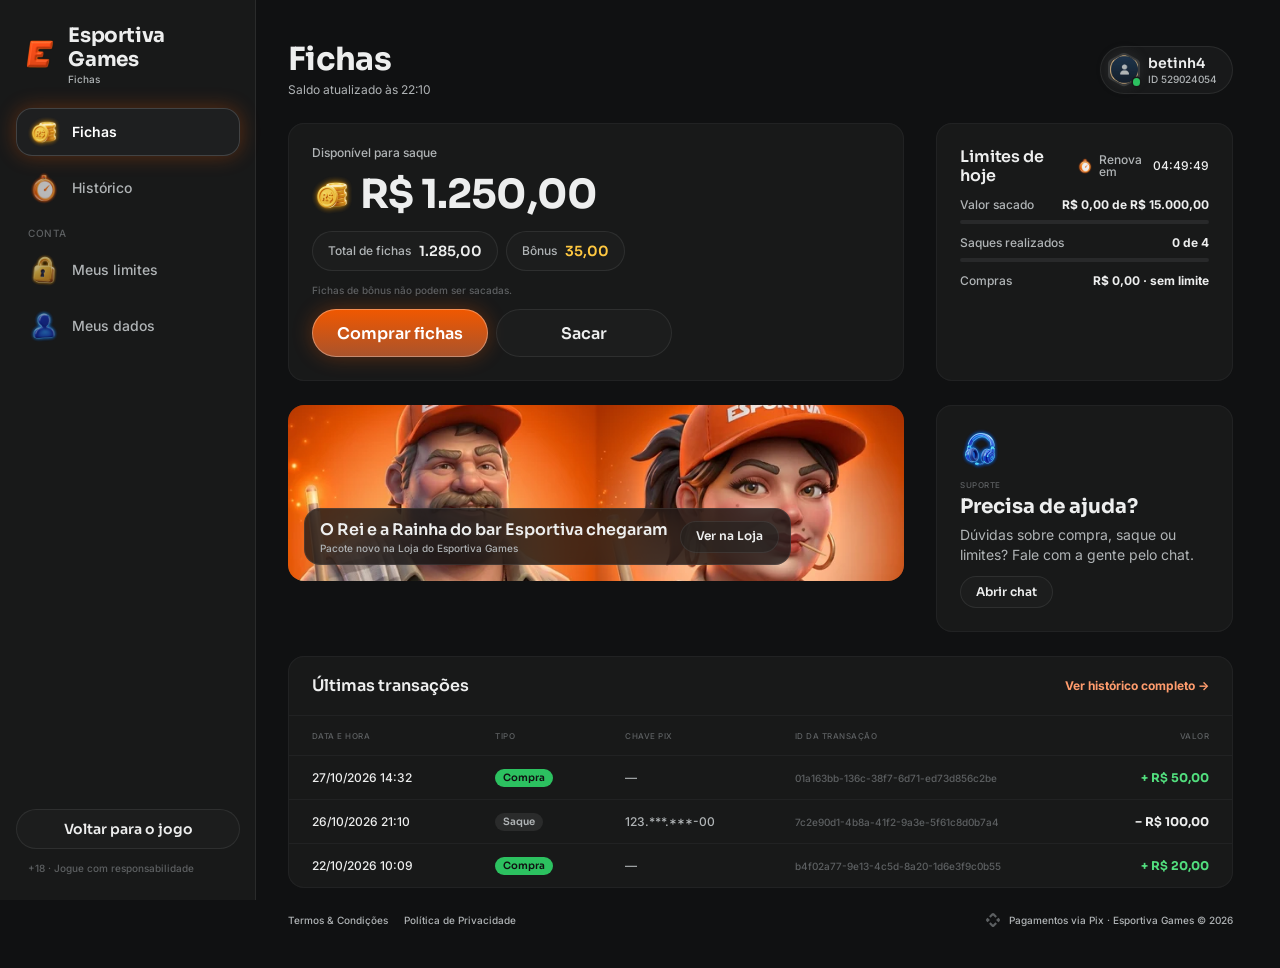
==== fichas/index.html @ 5e3e115e "Esportiva Games · protótipo navegável gerado a partir do EstrelaGames (cores, logo, verso, Rei e Rai" ====
<!doctype html>
<html lang="pt-BR">
<head>
<meta charset="utf-8">
<meta name="viewport" content="width=device-width, initial-scale=1, viewport-fit=cover">
<meta name="robots" content="noindex, nofollow">
<meta name="theme-color" content="#101112">
<title>Fichas · Esportiva Games</title>
<link rel="icon" href="../assets/ui/logo_icon.webp">
<link rel="preconnect" href="https://fonts.googleapis.com">
<link rel="preconnect" href="https://fonts.gstatic.com" crossorigin>
<link rel="stylesheet" href="https://fonts.googleapis.com/css2?family=Inter:wght@400;500;600;700&family=Sora:wght@600;700;800&display=swap">
<link rel="stylesheet" href="../css/tokens.css?v=20261027h">
<link rel="stylesheet" href="../css/ui.css?v=20261027h">
<link rel="stylesheet" href="fichas.css?v=20261027h">
</head>
<body>
<svg width="0" height="0" style="position:absolute" aria-hidden="true">
  <defs><clipPath id="hexclip" clipPathUnits="objectBoundingBox"><path id="hexpath" d=""/></clipPath></defs>
  <symbol id="i-chev-l-light" viewBox="0 0 320 512"><path d="M20.7 267.3c-6.2-6.2-6.2-16.4 0-22.6l192-192c6.2-6.2 16.4-6.2 22.6 0s6.2 16.4 0 22.6L54.6 256 235.3 436.7c6.2 6.2 6.2 16.4 0 22.6s-16.4 6.2-22.6 0l-192-192z"/></symbol>
  <symbol id="i-x" viewBox="0 0 384 512"><path d="M324.5 411.1c6.2 6.2 16.4 6.2 22.6 0s6.2-16.4 0-22.6L214.6 256 347.1 123.5c6.2-6.2 6.2-16.4 0-22.6s-16.4-6.2-22.6 0L192 233.4 59.5 100.9c-6.2-6.2-16.4-6.2-22.6 0s-6.2 16.4 0 22.6L169.4 256 36.9 388.5c-6.2 6.2-6.2 16.4 0 22.6s16.4 6.2 22.6 0L192 278.6 324.5 411.1z"/></symbol>
  <symbol id="i-check" viewBox="0 0 448 512"><path d="M438.6 105.4c12.5 12.5 12.5 32.8 0 45.3l-256 256c-12.5 12.5-32.8 12.5-45.3 0l-128-128c-12.5-12.5-12.5-32.8 0-45.3s32.8-12.5 45.3 0L160 338.7 393.4 105.4c12.5-12.5 32.8-12.5 45.3 0z"/></symbol>
  <symbol id="i-copy" viewBox="0 0 448 512"><path d="M208 0H332.1c12.7 0 24.9 5.1 33.9 14.1l67.9 67.9c9 9 14.1 21.2 14.1 33.9V336c0 26.5-21.5 48-48 48H208c-26.5 0-48-21.5-48-48V48c0-26.5 21.5-48 48-48zM48 128h80v64H64V448H256V416h64v48c0 26.5-21.5 48-48 48H48c-26.5 0-48-21.5-48-48V176c0-26.5 21.5-48 48-48z"/></symbol>
  <symbol id="i-pix" viewBox="0 0 24 24"><path d="M6.1 6.3 10.1 2.3a2.7 2.7 0 0 1 3.8 0l4 4-2.3 2.3-2.9-2.9a1 1 0 0 0-1.4 0L8.4 8.6 6.1 6.3zm11.8 11.4-4 4a2.7 2.7 0 0 1-3.8 0l-4-4 2.3-2.3 2.9 2.9a1 1 0 0 0 1.4 0l2.9-2.9 2.3 2.3zM2.3 10.1l1.6-1.6L7.4 12l-3.5 3.5-1.6-1.6a2.7 2.7 0 0 1 0-3.8zm19.4 0a2.7 2.7 0 0 1 0 3.8l-1.6 1.6-3.5-3.5 3.5-3.5 1.6 1.6z"/></symbol>
</svg>

<div class="fx">
  <aside class="side" id="side" aria-label="Menu"></aside>
  <div class="main">
    <header class="mtop" id="mtop"></header>
    <main class="page" id="page"></main>
    <footer class="foot" id="foot"></footer>
  </div>
</div>
<div class="veil" id="veil" hidden><section class="drawer" id="drawer" role="dialog" aria-modal="true"></section></div>
<div class="toast" id="toast"><span class="hint-pill" id="toastTxt"></span></div>

<script src="fichas.js?v=20261027h"></script>
</body>
</html>
---- css/tokens.css ----
/* Esportiva Games · tokens do DS EstrelaGames (Rjx31bgpOt4m1U8DVKyWtd · modo Esportiva Games), valores resolvidos 1:1 */
:root{
  color-scheme: dark;
  /* background */
  --bg-default:#101112; --bg-subtle:#181919; --bg-strong:#212223; --bg-raised:#28292a; --bg-inset:#010101; --bg-highlight:#ffffff14; --bg-chrome:#181919; --bg-divider:#28292a; --bg-band:#00000052;
  --bga-default-50:#10111280; --bga-default-75:#101112bf; --bga-subtle-50:#18191980; --bga-subtle-75:#181919bf;
  --bga-strong-25:#21222340; --bga-strong-50:#21222380; --bga-strong-75:#212223bf;
  --bga-secondary-16:#ff9c6d29; --bga-secondary-32:#ff9c6d52; --bga-accent-12:#ffc8411f;
  /* border */
  --border-muted:#ffffff14; --border-default:#212223; --border-strong:#383a3b; --border-focus:#f15800;
  --border-hl-top:#ffffff29; --border-gold-top:#ffdbc9e5; --border-gold-bottom:#f158005c;
  /* text */
  --text-default:#edeeee; --text-muted:#b0b4b6; --text-link:#ff9c6d; --text-subtle:#5d6062; --text-disabled:#454849;
  --text-brand:#ff9c6d; --text-success:#52de7e; --text-error:#ff6b6e; --text-prize:#ffc841;
  --text-on-color:#ffffff; --text-on-color-muted:#ffffffd9; --text-on-color-subtle:#ffffffb2; --text-on-light:#101112;
  /* system */
  --sys-info:#ff6500; --sys-success:#2cc160; --sys-success-strong:#8cf0a9; --sys-warning:#ffbe2e; --sys-error:#ef4452;
  --sysa-success-25:#2cc16040; --sysa-error-25:#ef445240; --sysa-info-25:#3b74f540;
  --notification-error:#ef4452;
  /* effects */
  --hl-subtle:#ffffff29; --hl:#ffffff52; --hl-strong:#ffffff7a;
  --shadow-faint:#0000001f; --shadow-subtle:#0000003d; --shadow:#00000066; --shadow-strong:#00000080;
  --glow-info:#f1580052; --glow-accent:#ffbe2e52; --glow-success:#52de7ea3; --glow-gold:#ff9c6d52; --glow-blue:#ff9c6d; --glow-red:#ff6b6e;
  /* surfaces */
  --surface-card-top:#181919; --surface-card-bottom:#101112; --surface-elevated-top:#28292a; --surface-elevated-bottom:#181919;
  /* buttons */
  --btn-primary-top:#f15800; --btn-primary-bg:#a9532c; --btn-secondary-border:#ff6500;
  --btn-disabled-top:#28292a; --btn-disabled-bg:#28292a; --btn-disabled-text:#454849;
  /* tabs */
  --tab-default-text:#b0b4b6; --tab-container:#212223; --input-border:#212223;
  --tab-padrao:#f15800; --tab-padrao-tint:#f158003d; --tab-rosa:#e93d82; --tab-rosa-tint:#e93d823d;
  /* games */
  --game-truco:#e5484d; --game-paulista:#3b74f5; --game-cacheta:#8752f2; --game-tranca:#2cc160; --game-buraco:#1f9a4a;
  --game-poker:#0fa968; --game-sinuca:#2fa35a; --game-todos:#ff6500; --game-domino:#14b8a6; --game-dama:#f76b15; --game-xadrez:#5b6cff;
  --game-paulista-tint:#3b74f53d; --game-truco-tint:#e5484d3d; --game-cacheta-tint:#8752f23d; --game-buraco-tint:#1f9a4a3d;
  /* crew */
  --crew-engenheiro:#4fb3ff; --crew-comandante:#f5c542; --crew-piloto:#ff5a36; --crew-navegador:#e86bff; --crew-explorador:#4dffb8;
  --crew-bar:#ff9f43; --crew-reis:#34d399; --crew-nobru:#3d8bff; --crew-inhui:#ff4fb0;
  /* stake / table */
  --stake-padrao-top:#6c3015; --stake-padrao-bottom:#361b0f; --stake-iniciante-top:#1f9a4a; --stake-iniciante-bottom:#1f502c;
  --table-card-top:#1f5a4a; --table-card-bottom:#0f2e2a; --table-stake:#ffc841;
  --plus-bg:#52de7e; --plus-icon:#101112;
  /* cards */
  --card-face:#ffffff; --card-border:#9ea2a4; --suit-red:#c72c3d; --suit-black:#141922; --back-top:#844023; --back-bottom:#4d1901;
  /* seat timer */
  --seat-timer-track:#ffffff1f; --seat-timer:#ff6500;
  /* type */
  --f-display:"Sora", "Inter", system-ui, sans-serif;
  --f-ui:"Inter", system-ui, -apple-system, sans-serif;
  --f-call:"Industry", "Sora", sans-serif;
  /* marca · Esportiva Games (sobrescreve) */
  --back-top:#361b0f; --back-bottom:#181919; --btn-primary-text:#ffffff; --crew-nobru:#FF6500; --crew-inhui:#FF6500; --crew-rainhaesp:#FF9C6D;
}
/* estilos de texto do DS */
.t-d3xl{font:700 64px/1.2 var(--f-display);letter-spacing:-.02em}
.t-d2xl{font:700 48px/1.2 var(--f-display);letter-spacing:-.02em}
.t-dxl{font:700 40px/1.2 var(--f-display);letter-spacing:-.02em}
.t-dl{font:700 32px/1.2 var(--f-display);letter-spacing:-.02em}
.t-dm{font:700 24px/1.2 var(--f-display);letter-spacing:-.01em}
.t-ds{font:700 20px/1.2 var(--f-display);letter-spacing:-.01em}
.t-dxs{font:600 16px/1.2 var(--f-display)}
.t-d2xs{font:600 14px/1.2 var(--f-display)}
.t-d3xs{font:600 12px/1.2 var(--f-display)}
.t-hm{font:700 20px/1.2 var(--f-ui)}
.t-ll{font:500 16px/1 var(--f-ui)} .t-lm{font:500 14px/1 var(--f-ui)} .t-ls{font:500 12px/1 var(--f-ui)} .t-lxs{font:500 10px/1 var(--f-ui)} .t-l2xs{font:500 8px/1 var(--f-ui)}
.t-link{font:700 12px/1.5 var(--f-ui)}
.t-p2xl{font:400 20px/1.5 var(--f-ui)} .t-pm{font:400 14px/1.5 var(--f-ui)} .t-ps{font:400 12px/1.5 var(--f-ui)}
---- css/ui.css ----
/* EstrelaGames · base + componentes do DS (Apple Gamer Style · Glass). Medidas 1:1 com o Figma (frame 375). */
*{box-sizing:border-box}
html,body{height:100%;margin:0}
body{background:#05080c;color:var(--text-default);font-family:var(--f-ui);-webkit-font-smoothing:antialiased;overflow:hidden;-webkit-text-size-adjust:100%}
button{font:inherit;color:inherit;border:0;background:none;padding:0;margin:0;cursor:pointer;-webkit-tap-highlight-color:transparent;text-align:inherit}
button:focus-visible,[role="button"]:focus-visible{outline:2px solid var(--border-focus);outline-offset:2px}
/* cards clicáveis são div[role=button]: o WebKit (iPhone) não estica os filhos de um <button> com flex */
[role="button"]{cursor:pointer;-webkit-tap-highlight-color:transparent;-webkit-user-select:none;user-select:none;outline:0}
input{font:inherit;color:inherit;border:0;background:none;outline:0;padding:0;margin:0;min-width:0}
img,video{display:block;max-width:100%;user-select:none;-webkit-user-drag:none}
svg{display:block}
[hidden]{display:none!important}
.ic{flex:none;object-fit:contain;pointer-events:none}

/* ---------- aparelho ---------- */
.stage-wrap{position:fixed;inset:0;display:flex;align-items:center;justify-content:center}
.phone{position:relative;width:375px;height:812px;background:var(--bg-subtle);overflow:hidden;border-radius:48px;box-shadow:0 0 0 10px #0c1016,0 0 0 11px #2a3340,0 40px 80px rgba(0,0,0,.6);transform-origin:center;display:flex;flex-direction:column}
.status{position:relative;flex:none;height:44px;display:flex;align-items:center;justify-content:space-between;padding:0 26px 0 32px;font:600 15px/1 var(--f-ui);background:var(--bg-subtle);z-index:60;pointer-events:none}
.status .island{position:absolute;left:50%;top:10px;width:118px;height:32px;margin-left:-59px;border-radius:20px;background:#000}
.status .icons{display:flex;gap:6px;align-items:center}
.app{position:relative;flex:1;min-height:0;overflow:hidden}
@media (max-width:520px){
  .phone{width:100vw;height:100vh;height:100dvh;border-radius:0;box-shadow:none;transform:none!important}
  .status{display:none}
  .app{padding-top:env(safe-area-inset-top,0px)}
}
.scr{position:absolute;inset:0;display:flex;flex-direction:column;background:var(--bg-subtle);overflow:hidden}
.app>.scr{top:env(safe-area-inset-top,0px)}
@media (min-width:521px){.app>.scr{top:0}}
.scroll{flex:1;min-height:0;overflow-y:auto;overflow-x:hidden;-webkit-overflow-scrolling:touch;scrollbar-width:none;overscroll-behavior:contain}
.scroll::-webkit-scrollbar,.hscroll::-webkit-scrollbar{display:none}
/* linha com rolagem lateral: sem clip, sangra até a borda da tela (regra Oct 26) */
.hscroll{display:flex;overflow-x:auto;overflow-y:visible;scrollbar-width:none;margin:0 -8px;padding:0 8px;scroll-padding:0 8px;-webkit-overflow-scrolling:touch}

/* ---------- ícones 3D ---------- */
.i16{width:16px;height:16px}.i20{width:20px;height:20px}.i24{width:24px;height:24px}.i28{width:28px;height:28px}.i32{width:32px;height:32px}.i36{width:36px;height:36px}.i40{width:40px;height:40px}.i48{width:48px;height:48px}

/* ---------- header-game (Mobile · Glass) ---------- */
.hdr{position:relative;flex:none;height:64px;display:flex;align-items:center;gap:4px;padding:8px 12px;background:var(--bg-subtle);overflow:hidden;z-index:20}
.hdr::before{content:"";position:absolute;left:48px;top:-70px;width:280px;height:140px;border-radius:50%;background:var(--glow-blue);filter:blur(60px);opacity:.15;pointer-events:none}
.hdr .side{position:relative;flex:1;min-width:0;display:flex;align-items:center;gap:4px}
.hdr .logo{width:24px;height:36px;display:grid;place-items:center;flex:none}
.hdr .logo img{width:25px;height:24px}
.cpill{flex:1;min-width:0;height:34px;display:flex;align-items:center;gap:2px;padding:4px;border-radius:999px;background:linear-gradient(90deg,#52de7e1a,#21222306),var(--bga-strong-50);box-shadow:inset 0 0 0 1px var(--border-muted);overflow:hidden}
.cpill.bonus{padding:4px 8px 4px 4px;background:linear-gradient(90deg,#21222306,#ffc8411a),var(--bga-strong-50)}
.cpill .ic{width:24px;height:24px}
.cpill .t{flex:1;min-width:0;display:flex;flex-direction:column;gap:2px;text-align:left}
.cpill .t small{font:500 8px/1 var(--f-ui);color:var(--text-muted)}
.cpill .t b{font:700 12px/10px var(--f-ui);color:var(--text-default);white-space:nowrap;overflow:hidden;text-overflow:ellipsis}
.cpill.bonus .t b{color:var(--text-prize)}
.cpill .plus{width:20px;height:20px;border-radius:10px;background:var(--plus-bg);display:grid;place-items:center;flex:none}
.cpill .plus svg{width:12px;height:12px;fill:var(--plus-icon)}
.hbell{position:relative;width:36px;height:36px;border-radius:18px;background:var(--bga-strong-50);box-shadow:inset 0 0 0 1px var(--border-muted);display:grid;place-items:center;flex:none}
.hbell .ic{width:28px;height:28px}
.hbell i{position:absolute;left:28px;top:0;width:8px;height:8px;border-radius:50%;background:var(--notification-error)}
.hbell i[hidden]{display:none}

/* ---------- header-avatar (hexágono com borda da tripulação) ---------- */
.hav{position:relative;display:inline-block;flex:none;width:var(--w,44px);height:var(--h,48px)}
.hav .gl{position:absolute;left:-4.5%;top:0;width:109%;aspect-ratio:1;border-radius:50%;background:var(--cc);filter:blur(calc(var(--w,44px) * .16));opacity:.45;pointer-events:none}
.hav .hx{position:absolute;inset:0;-webkit-clip-path:url(#hexclip);clip-path:url(#hexclip);background:var(--cc)}
.hav .hx img{position:absolute;inset:2px;width:calc(100% - 4px);height:calc(100% - 4px);object-fit:cover;object-position:center top;-webkit-clip-path:url(#hexclip);clip-path:url(#hexclip);background:var(--bg-raised)}
.hav .on{position:absolute;left:77%;top:75%;width:23%;aspect-ratio:1;border-radius:50%;background:var(--sys-success);box-shadow:0 0 0 1.5px var(--bg-subtle)}
.hav.xs{--w:24px;--h:26px}.hav.s{--w:32px;--h:35px}.hav.m{--w:44px;--h:48px}.hav.l{--w:56px;--h:60px}
.hav.xs .hx img,.hav.s .hx img{inset:1.5px;width:calc(100% - 3px);height:calc(100% - 3px)}
.hav.empty{height:var(--w)}
.hav.empty .av0{position:absolute;inset:4.5%;width:91%;height:91%}
.hav.empty .add{position:absolute;left:63.6%;top:63.6%;width:27.3%;height:27.3%;border-radius:50%;background:var(--plus-bg);box-shadow:0 0 0 1.2px var(--bg-subtle);display:grid;place-items:center}
.hav.empty .add svg{width:58%;height:58%;fill:var(--plus-icon)}

/* ---------- avatar circular (avatar-estrela-games) ---------- */
.av{position:relative;display:inline-block;vertical-align:middle;flex:none;width:var(--s,48px);height:var(--s,48px);border-radius:50%;background:linear-gradient(180deg,var(--surface-elevated-top),var(--surface-elevated-bottom));box-shadow:inset 0 0 0 var(--bw,2px) #ffffff29}
.av img{position:absolute;inset:var(--bw,2px);width:calc(100% - 2*var(--bw,2px));height:calc(100% - 2*var(--bw,2px));border-radius:50%;object-fit:cover;object-position:center top}
.av.s{--s:32px;--bw:1px}.av.m{--s:48px;--bw:2px}.av.l{--s:80px;--bw:3px}.av.xl{--s:120px;--bw:4px}
.av .lvl{position:absolute;left:50%;bottom:-4px;transform:translateX(-50%);padding:1px 6px;border-radius:999px;background:var(--bg-raised);box-shadow:0 0 0 2px var(--bg-default);font:600 12px/14px var(--f-display);white-space:nowrap}
.av.empty .ph{position:absolute;inset:25%;width:50%;height:50%;fill:#ffffff52}
.av .addb{position:absolute;left:63.3%;top:63.3%;width:36.7%;height:36.7%;border-radius:50%;background:var(--plus-bg);display:grid;place-items:center;box-shadow:0 0 0 3px var(--bg-subtle)}
.av .addb svg{width:50%;height:50%;fill:#fff}

/* ---------- navbar-glass ---------- */
.nav{position:absolute;left:16px;right:16px;bottom:calc(12px + env(safe-area-inset-bottom,0px));height:64px;display:flex;align-items:stretch;padding:4px;border-radius:24px;background:var(--bga-strong-75);box-shadow:inset 0 0 0 1px var(--border-muted);-webkit-backdrop-filter:blur(24px);backdrop-filter:blur(24px);z-index:30}
.nav>button{position:relative;flex:1;min-width:0;display:flex;flex-direction:column;align-items:center;justify-content:center;border-radius:20px}
.nav>button .ic{width:32px;height:32px;opacity:.75}
.nav>button>span{font:500 10px/1 var(--f-ui);color:var(--text-subtle);white-space:nowrap}
.nav>button.on{flex:none;width:104px;justify-content:flex-end;gap:2px;padding-bottom:6px;background:var(--bga-secondary-16);box-shadow:inset 0 0 0 1px var(--hl-subtle),0 0 20px var(--glow-info)}
.nav>button.on .ic{position:absolute;left:28px;top:-14px;width:48px;height:48px;opacity:1}
.nav>button.on .lr{width:100%;display:flex;align-items:center;justify-content:space-between;padding:0 8px}
.nav>button.on .lr span{font:500 10px/1 var(--f-ui);color:var(--text-on-color)}
.nav .lr i{width:16px;height:16px;display:grid;place-items:center}
.nav .lr svg{width:10px;height:16px;fill:var(--text-on-color)}

/* ---------- game-block ---------- */
.gb{position:relative;flex:none;width:72px;height:64px;border-radius:16px;display:flex;flex-direction:column;align-items:center;justify-content:center;padding:4px 0;background:var(--tab-container);box-shadow:inset 0 0 0 1px var(--hl);font:500 10px/1 var(--f-ui);color:var(--text-on-color);white-space:nowrap}
.gb .ic{width:40px;height:40px}
.gb.on{justify-content:flex-end;padding:0 0 6px;background:var(--gc);box-shadow:0 4px 12px var(--gs,transparent)}
.gb.on .ic{position:absolute;left:50%;top:-12px;width:60px;height:60px;margin-left:-30px}
.gb .lk{position:absolute;right:4px;top:4px;width:14px;height:14px;opacity:.8}
.gb.on .lk{display:none}
.games-row{gap:8px;padding-top:12px;margin-top:-12px}
.games-row .gb{width:72px}

/* ---------- tabs ---------- */
.tabs{display:flex;gap:2px;height:44px;padding:4px;border-radius:12px;background:var(--bg-raised);box-shadow:inset 0 0 0 1px var(--input-border)}
.tabs>button{position:relative;flex:1;min-width:0;height:34px;border-radius:8px;display:flex;align-items:center;justify-content:center;padding:8px 16px;font:500 12px/1 var(--f-ui);color:var(--tab-default-text);white-space:nowrap}
.tabs>button.on{background:var(--tc-tint);font:700 12px/18px var(--f-ui);color:var(--text-default)}
.tabs>button.on::after{content:"";position:absolute;left:50%;bottom:0;width:24px;height:3px;margin-left:-12px;border-radius:2px;background:var(--tc);box-shadow:0 0 8px var(--tc)}
.tabs>button .lk{font:500 9px/1 var(--f-ui);margin-left:4px;opacity:.7}
.tabs{--tc:var(--tab-padrao);--tc-tint:var(--tab-padrao-tint)}
.tabs.t-azul{--tc:var(--game-paulista);--tc-tint:var(--game-paulista-tint)}
.tabs.t-vermelha{--tc:var(--game-truco);--tc-tint:var(--game-truco-tint)}
.tabs.t-roxa{--tc:var(--game-cacheta);--tc-tint:var(--game-cacheta-tint)}
.tabs.t-verde{--tc:var(--game-buraco);--tc-tint:var(--game-buraco-tint)}
.tabs.t-rosa{--tc:var(--tab-rosa);--tc-tint:var(--tab-rosa-tint)}

/* ---------- button-glass ---------- */
.btn{display:inline-flex;align-items:center;justify-content:center;gap:8px;white-space:nowrap;transition:transform .12s,filter .12s;flex:none}
.btn:active{transform:scale(.97)}
.btn.l{height:48px;padding:0 24px;border-radius:24px;font:600 16px/1.2 var(--f-display)}
.btn.m{height:40px;padding:0 20px;border-radius:20px;font:600 14px/1.2 var(--f-display)}
.btn.s{height:32px;padding:0 16px;border-radius:16px;font:600 12px/1.2 var(--f-display)}
.btn.xl{height:56px;padding:0 24px;border-radius:28px;font:600 16px/1.2 var(--f-display)}
.btn.m44{height:44px;border-radius:22px}
.btn.pri{background:linear-gradient(180deg,var(--btn-primary-top),var(--btn-primary-bg));box-shadow:inset 0 0 0 1px var(--hl),0 0 20px var(--glow-info);color:var(--btn-primary-text)}
.btn.sec{background:var(--bga-strong-50);box-shadow:inset 0 0 0 1px var(--border-muted);color:var(--text-default)}
.btn:disabled,.btn.dis{background:var(--btn-disabled-bg);box-shadow:none;color:var(--btn-disabled-text);pointer-events:none}
.btn.danger-txt{background:none;box-shadow:none;color:var(--text-error);font:500 14px/1 var(--f-ui)}
.btn.fill{flex:1;min-width:0}
.btn.wide{width:100%}
.btn .ic{width:20px;height:20px}

/* ---------- button-icon ---------- */
.bicon{width:40px;height:40px;border-radius:20px;display:grid;place-items:center;flex:none;background:var(--bga-strong-50);box-shadow:inset 0 0 0 1px var(--border-muted)}
.bicon .ic{width:24px;height:24px}
.bicon.s{width:32px;height:32px;border-radius:16px}.bicon.s .ic{width:20px;height:20px}
.bicon svg{width:14px;height:14px;fill:var(--text-default)}
.bicon.s28{width:28px;height:28px;border-radius:14px}.bicon.s28 svg{width:16px;height:16px}

/* ---------- tag ---------- */
.tag{display:inline-flex;align-items:center;gap:4px;padding:2px 8px;border-radius:999px;font:600 12px/14px var(--f-display);white-space:nowrap;flex:none}
.tag.neutral{background:#ffffff14;color:var(--text-muted)}
.tag.gold{background:#ff9c6d29;color:var(--text-brand);box-shadow:inset 0 0 0 1px #ffdbc98c}
.tag.success{background:var(--sys-success);color:var(--bg-default)}
.tag.danger{background:var(--sys-error);color:var(--text-default)}
.tag.info{background:var(--sys-info);color:var(--text-default)}
.tag.live{background:var(--sys-error);color:var(--text-default)}
.tag.beginner{background:var(--game-buraco);color:var(--text-default)}

/* ---------- section-title ---------- */
.stitle{display:flex;align-items:center;justify-content:space-between;gap:16px}
.stitle .tx{flex:1;min-width:0;display:flex;flex-direction:column;gap:2px}
.stitle b{font:700 20px/1.2 var(--f-display);letter-spacing:-.01em}
.stitle small{font:500 12px/1 var(--f-ui);color:var(--text-muted)}
.trow{display:flex;align-items:center;justify-content:space-between;gap:8px}
.trow b{font:600 14px/1.2 var(--f-display)}
.trow small{font:500 10px/1 var(--f-ui);color:var(--text-subtle)}

/* ---------- page-top ---------- */
.ptop{flex:none;display:flex;align-items:center;justify-content:space-between;gap:8px;padding:8px;min-height:45px}
.ptop .l{display:flex;align-items:center;gap:8px;min-width:0}
.ptop .back{width:28px;height:28px;border-radius:14px;display:grid;place-items:center;background:var(--bga-strong-50);box-shadow:inset 0 0 0 1px var(--border-muted);flex:none}
.ptop .back svg{width:10px;height:16px;fill:var(--text-default)}
.ptop .tx{display:flex;flex-direction:column;min-width:0}
.ptop .tx b{font:600 16px/1.2 var(--f-display);white-space:nowrap;overflow:hidden;text-overflow:ellipsis}
.ptop .tx small{display:flex;align-items:center;gap:4px;font:500 10px/1 var(--f-ui);color:var(--text-muted)}
.ptop .tx small i{width:6px;height:6px;border-radius:50%;background:var(--sys-success)}

/* ---------- input-search / input ---------- */
.search{display:flex;align-items:center;gap:8px;height:40px;padding:0 16px 0 12px;border-radius:20px;background:var(--bga-strong-50);box-shadow:inset 0 0 0 1px var(--border-muted)}
.search svg{width:16px;height:16px;fill:var(--text-muted);flex:none}
.search input{flex:1;font:500 12px/1 var(--f-ui);color:var(--text-default)}
.search input::placeholder{color:var(--text-muted)}
.field{display:flex;flex-direction:column;gap:8px}
.field>label{font:500 14px/1 var(--f-ui);color:var(--text-default)}
.field .box{display:flex;align-items:center;gap:8px;height:40px;padding:8px 12px;border-radius:12px;background:var(--bga-strong-50);box-shadow:inset 0 0 0 1px var(--border-muted)}
.field .box:focus-within{box-shadow:inset 0 0 0 1px var(--border-focus)}
.field .box input{flex:1;font:400 14px/1.5 var(--f-ui);color:var(--text-default)}
.field .box input::placeholder{color:var(--text-disabled)}
.field .box button svg{width:20px;height:20px;fill:var(--text-muted)}

/* ---------- otp ---------- */
.otp{display:flex;gap:8px;justify-content:center}
.otp .bx{width:48px;height:56px;border-radius:12px;background:#ffffff14;display:grid;place-items:center;font:700 24px/1.2 var(--f-display);color:var(--text-default);box-shadow:inset 0 0 0 1px var(--border-muted)}
.otp .bx.act{background:#ffffff1f;box-shadow:inset 0 0 0 2px var(--border-focus),0 0 12px var(--glow-info)}
.otp .bx.act::after{content:"";width:2px;height:24px;background:var(--border-focus);animation:blink 1s steps(1) infinite}
@keyframes blink{50%{opacity:0}}
.otp-in{position:absolute;opacity:0;pointer-events:none;width:1px;height:1px}

/* ---------- progress ---------- */
.prog{height:4px;border-radius:999px;background:#ffffff1f;overflow:hidden;flex:1}
.prog i{display:block;height:100%;border-radius:inherit;background:var(--tab-padrao);transition:width .3s}

/* ---------- stake-pill ---------- */
.stakes{position:relative;height:128px;overflow:hidden;margin:0 -8px}
.stakes .track{position:absolute;top:8px;left:50%;transform:translateX(-50%);display:flex;align-items:center;gap:8px;height:112px}
.sp{position:relative;flex:none;display:flex;flex-direction:column;border-radius:16px;padding:4px 4px 0;background:linear-gradient(180deg,var(--surface-elevated-top),var(--surface-card-bottom));box-shadow:inset 0 0 0 1px #ffffff29,0 16px 40px var(--shadow);transition:width .25s,height .25s}
.sp .st{position:relative;flex:1;align-self:stretch;border-radius:12px;display:flex;flex-direction:column;align-items:center;justify-content:center;gap:4px;background:linear-gradient(180deg,var(--stake-padrao-top),var(--stake-padrao-bottom));box-shadow:inset 0 0 0 1px var(--hl-subtle),inset 0 2px 8px var(--shadow)}
.sp .v{display:flex;align-items:center;gap:4px;font:600 14px/1.2 var(--f-display);white-space:nowrap}
.sp .v .ic{width:14px;height:14px}
.sp .q{position:absolute;top:4px;right:4px;display:flex;align-items:center;gap:3px;padding:2px 5px;border-radius:8px;background:var(--bga-strong-50);font:500 8px/1 var(--f-ui);white-space:nowrap}
.sp .q::before{content:"";width:5px;height:5px;border-radius:50%;background:var(--sys-success)}
.sp .tg{padding:2px 6px;border-radius:6px;background:var(--bga-strong-50);font:500 8px/1 var(--f-ui);color:var(--text-success)}
.sp .ft{flex:none;display:flex;align-items:center;justify-content:center;gap:3px;padding:4px 0 5px;white-space:nowrap}
.sp .ft small{font:500 8px/1 var(--f-ui);color:var(--text-muted)}
.sp .ft b{font:500 8px/1 var(--f-ui)}
.sp.ini .st{background:linear-gradient(180deg,var(--stake-iniciante-top),var(--stake-iniciante-bottom))}
.sp.S{width:68px;height:68px;padding:4px}
.sp.S .q,.sp.S .ft,.sp.S .tg{display:none}
.sp.M{width:88px;height:88px}
.sp.M .v{font:600 16px/1.2 var(--f-display)} .sp.M .v .ic{width:18px;height:18px}
.sp.L{width:112px;height:112px}
.sp.L .v{font:700 20px/1.2 var(--f-display);letter-spacing:-.01em} .sp.L .v .ic{width:24px;height:24px}
.sp.L .ft b{font:500 10px/1 var(--f-ui)}
.sp.on{box-shadow:inset 0 0 0 2px var(--btn-secondary-border),0 0 20px var(--glow-info)}
.sp.on .st{background:linear-gradient(180deg,var(--btn-primary-top),var(--btn-primary-bg))}
.sp.on.ini .st{background:linear-gradient(180deg,var(--stake-iniciante-top),var(--stake-iniciante-bottom))}
.stake-grid{display:grid;grid-template-columns:repeat(3,minmax(0,1fr));gap:12px}
.stake-grid .sp{width:auto;height:88px}

/* ---------- table-glass (mesa aberta) ---------- */
.tg-row{display:grid;grid-template-columns:repeat(2,minmax(0,1fr));gap:16px 8px}
.tgl{position:relative;height:92px;border-radius:46px;padding:4px;display:flex;background:linear-gradient(180deg,var(--surface-elevated-top),var(--surface-card-bottom));box-shadow:inset 0 0 0 1px #ffffff29,0 16px 40px var(--shadow);text-align:left}
.tgl .felt{flex:1;align-self:stretch;min-width:0;display:flex;align-items:center;padding:10px 12px 6px 70px;border-radius:41px;background:linear-gradient(180deg,var(--table-card-top),var(--table-card-bottom));box-shadow:inset 0 0 0 1px var(--hl-subtle),inset 0 2px 8px var(--shadow)}
.tgl .vals{display:flex;flex-direction:column;gap:4px;min-width:0}
.tgl .vals b{font:600 14px/1.2 var(--f-display);color:var(--table-stake);white-space:nowrap}
.tgl .vals small{font:500 10px/1 var(--f-ui);color:#ffffffb2;white-space:nowrap}
.tgl .seats{display:flex;align-items:center;gap:2px;height:20px}
.tgl .seats .pl{display:flex}
.tgl .seats .pl span{width:20px;height:20px;border-radius:10px;overflow:hidden;background:var(--cc);margin-right:-6px;box-shadow:0 0 0 1px var(--table-card-bottom)}
.tgl .seats .pl span img{width:100%;height:100%;object-fit:cover;object-position:center top}
.tgl .seats em{font:600 12px/14px var(--f-display);font-style:normal;margin-left:8px}
.tgl .tab{position:absolute;left:50%;top:-8px;transform:translateX(-50%);padding:2px 8px;border-radius:8px;background:var(--surface-elevated-top);box-shadow:inset 0 0 0 1px var(--border-muted);font:500 10px/12px var(--f-ui);color:var(--text-subtle);white-space:nowrap}
.tgl .deck{position:absolute;left:14px;top:25px;width:52px;height:52px}
.tgl.locked .felt>*{opacity:.55}
.tgl.pool{border-radius:16px}
.tgl.pool .felt{border-radius:12px;position:relative;overflow:hidden;background:linear-gradient(180deg,#2fa35a,#145c32)}
.tgl.pool .felt::before{content:"";position:absolute;left:30%;top:0;bottom:0;border-left:1px solid #ffffff29}
.tgl.pool .pk{position:absolute;width:10px;height:10px;border-radius:50%;background:#000000b2;box-shadow:inset 0 0 0 1px #ffffff1f}

/* ---------- action-tile ---------- */
.atile{width:80px;height:64px;border-radius:16px;display:flex;flex-direction:column;align-items:center;justify-content:center;background:var(--bga-strong-50);box-shadow:inset 0 0 0 1px var(--border-muted);font:600 14px/1.2 var(--f-display);flex:none}
.atile .ic{width:28px;height:28px}

/* ---------- bottom sheet (sheet glass) ---------- */
.veil{position:absolute;inset:0;z-index:50;background:var(--bga-default-75);display:flex;align-items:flex-end;animation:fade .2s both}
.bsheet{position:relative;width:100%;max-height:calc(100% - 24px);display:flex;flex-direction:column;align-items:stretch;gap:12px;padding:8px 12px calc(24px + env(safe-area-inset-bottom,0px));border-radius:24px 24px 0 0;background:var(--bg-subtle);box-shadow:inset 0 1px 0 var(--hl-subtle),0 16px 40px var(--shadow);animation:up .28s cubic-bezier(.2,.9,.3,1) both;overflow:hidden}
.bsheet.g16{gap:16px}
.bsheet .handle{width:36px;height:4px;border-radius:2px;background:var(--border-muted);align-self:center;flex:none}
.bsheet .scroll{margin:0 -12px;padding:0 12px}
.sh-h{display:flex;align-items:center;gap:12px;flex:none}
.sh-h>.ic{width:36px;height:36px}
.sh-h .tx{flex:1;min-width:0;display:flex;flex-direction:column;gap:2px}
.sh-h .tx b{font:600 16px/1.2 var(--f-display)}
.sh-h .tx small{font:500 10px/1.2 var(--f-ui);color:var(--text-subtle)}
.sh-h .tx small.ok{display:flex;align-items:center;gap:6px;color:var(--sys-success)}
.sh-h .tx small.ok::before{content:"";width:8px;height:8px;border-radius:50%;background:var(--sys-success)}
.xbtn{width:32px;height:32px;border-radius:16px;display:grid;place-items:center;background:var(--bga-strong-50);box-shadow:inset 0 0 0 1px var(--border-muted);flex:none}
.xbtn svg{width:14px;height:14px;fill:var(--text-default)}
@keyframes up{from{transform:translateY(100%)}to{transform:none}}
@keyframes fade{from{opacity:0}}
@keyframes pop{from{transform:scale(.3);opacity:0}}

/* ---------- hint (pílula) / toast ---------- */
.hint-pill{display:inline-flex;align-items:center;gap:4px;padding:4px 12px;border-radius:999px;background:var(--bga-strong-75);box-shadow:inset 0 0 0 1px var(--hl-subtle);font:500 10px/1.2 var(--f-ui);color:var(--text-default);white-space:nowrap;-webkit-backdrop-filter:blur(12px);backdrop-filter:blur(12px)}
.toast{position:absolute;left:50%;top:72px;transform:translate(-50%,-8px);opacity:0;transition:opacity .2s,transform .2s;z-index:90;pointer-events:none;max-width:calc(100% - 32px)}
.toast .hint-pill{font-size:11px;padding:6px 14px;white-space:normal;text-align:center}
.toast.show{opacity:1;transform:translate(-50%,0)}

/* ---------- list / cells ---------- */
.cell{display:flex;flex-direction:column;gap:2px;padding:8px;border-radius:12px;background:var(--bga-strong-50);box-shadow:inset 0 0 0 1px var(--border-muted);min-width:0;flex:1}
.cell small{font:500 10px/1 var(--f-ui);color:var(--text-subtle)}
.cell b{font:600 14px/1.2 var(--f-display);white-space:nowrap}
.card-raised{border-radius:16px;background:var(--bg-raised)}
.muted{color:var(--text-muted)}.subtle{color:var(--text-subtle)}.prize{color:var(--text-prize)}.ok{color:var(--text-success)}.err{color:var(--text-error)}

@media (prefers-reduced-motion: reduce){*,*::before,*::after{animation-duration:.01ms!important;animation-iteration-count:1!important;transition-duration:.01ms!important}}
---- fichas/fichas.css ----
/* Esportiva Games · Fichas (página fora do app). Usa os tokens e componentes do app (../css/tokens.css + ui.css: .btn, .tabs, .tag, .field, .xbtn, .hav, .toast).
   Celular (Figma W01–W09, 375): header + abas + cartões empilhados, comprar/sacar em tela cheia.
   Computador ≥ 1024 (Figma DW01–DW09, 1920): menu 256 à esquerda, conteúdo 1312 (grade 864 + 416, gap 32), comprar/sacar num drawer de 480. */
html,body{height:auto;min-height:100%}
html{scrollbar-gutter:stable}
body{overflow:auto;background:var(--bg-default)}
body.lock{overflow:hidden}
a{color:inherit;text-decoration:none}
.od{display:none}
.fx{min-height:100vh;display:flex}
.main{flex:1;min-width:0;display:flex;flex-direction:column}
.ic{width:24px;height:24px}

/* ---------- celular: header + abas ---------- */
.side{display:none}
.mtop{position:sticky;top:0;z-index:20;display:flex;flex-direction:column;background:var(--bg-default);padding-top:env(safe-area-inset-top,0px)}
.mtop .row{display:flex;align-items:center;gap:12px;height:60px;padding:0 16px 0 12px;box-shadow:inset 0 -1px 0 var(--border-muted)}
.bk{width:32px;height:32px;border-radius:16px;display:grid;place-items:center;flex:none;background:var(--bga-strong-50);box-shadow:inset 0 0 0 1px var(--border-muted)}
.bk svg{width:10px;height:16px;fill:var(--text-brand)}
.brand{flex:1;min-width:0;display:flex;align-items:center;gap:12px}
.brand img{width:33px;height:32px}
.brand span{display:flex;flex-direction:column;gap:2px}
.brand b{font:700 20px/1.2 var(--f-display);letter-spacing:-.01em}
.brand small{font:500 10px/1 var(--f-ui);color:var(--text-muted)}
.mtop .tabs{margin:12px 12px 0}
.mtop .tabs>button{height:36px}

.page{display:flex;flex-direction:column;gap:12px;padding:12px 12px 0}
.ptitle{display:none}
.ptitle.mob{display:flex;padding:8px 4px 0}
.ptitle .tx{display:flex;flex-direction:column;gap:4px}
.ptitle h1{margin:0;font:700 20px/1.2 var(--f-display);letter-spacing:-.01em}
.ptitle .tx small{font:400 12px/1.4 var(--f-ui);color:var(--text-muted)}
.ptitle .r{display:none}

.card{display:flex;flex-direction:column;gap:16px;padding:16px;border-radius:16px;background:var(--bg-subtle);box-shadow:inset 0 0 0 1px var(--border-default)}
.grid,.col{display:flex;flex-direction:column;gap:12px}

/* saldo */
.bal{gap:12px}
.bal .lbl{font:500 12px/1 var(--f-ui);color:var(--text-muted)}
.amt{display:flex;align-items:center;gap:8px}
.amt .ic{width:32px;height:32px}
.amt b{font:700 32px/1.2 var(--f-display);letter-spacing:-.02em}
.chips{display:flex;flex-wrap:wrap;gap:8px}
.chip{display:inline-flex;align-items:center;gap:8px;height:40px;padding:0 16px;border-radius:20px;background:var(--bga-strong-50);box-shadow:inset 0 0 0 1px var(--border-muted)}
.chip small{font:500 12px/1 var(--f-ui);color:var(--text-muted)}
.chip b{font:600 14px/1.2 var(--f-display)}
.prize{color:var(--text-prize)}
.bal .bnote{font:500 10px/1.4 var(--f-ui);color:var(--text-subtle)}
.acts{display:grid;grid-template-columns:repeat(2,minmax(0,1fr));gap:8px}
.acts .btn{width:100%}

/* limites */
.lim{gap:12px}
.lh{display:flex;align-items:center;justify-content:space-between;gap:8px}
.lh>b{font:700 20px/1.2 var(--f-display);letter-spacing:-.01em}
.renew{display:flex;align-items:center;gap:6px}
.renew .ic{width:16px;height:16px}
.renew small{font:500 12px/1 var(--f-ui);color:var(--text-muted)}
.renew b{font:500 12px/1 var(--f-ui)}
.lrow{display:flex;align-items:center;justify-content:space-between;gap:8px;font:500 14px/1.2 var(--f-ui);color:var(--text-muted)}
.lrow b{font:700 14px/1.2 var(--f-ui);color:var(--text-default);text-align:right}
.lbar{display:block;height:4px;margin-top:-4px;border-radius:2px;background:var(--bg-raised);overflow:hidden}
.lbar i{display:block;height:100%;border-radius:2px;background:var(--tab-padrao)}

/* banner da Loja */
.banner{position:relative;height:168px;border-radius:16px;overflow:hidden;box-shadow:inset 0 0 0 1px var(--border-default)}
.banner>img{width:100%;height:100%;object-fit:cover;object-position:center 30%}
.banner .gl{position:absolute;left:12px;right:12px;bottom:12px;display:flex;align-items:center;gap:12px;padding:12px 12px 12px 16px;border-radius:16px;background:var(--bga-default-75);-webkit-backdrop-filter:blur(24px);backdrop-filter:blur(24px);box-shadow:inset 0 0 0 1px var(--border-muted)}
.banner .gl>span{flex:1;min-width:0;display:flex;flex-direction:column;gap:4px}
.banner .gl b{font:600 14px/1.2 var(--f-display);white-space:nowrap;overflow:hidden;text-overflow:ellipsis}
.banner .gl small{font:500 10px/1 var(--f-ui);color:var(--text-muted)}

/* suporte */
.help{flex-direction:row;align-items:center;gap:12px}
.help>.ic{width:40px;height:40px}
.help .tx{flex:1;min-width:0;display:flex;flex-direction:column;gap:2px}
.help .k{display:none}
.help .tx b{font:600 16px/1.2 var(--f-display)}
.help .tx>span{font:500 12px/1.3 var(--f-ui);color:var(--text-muted)}

/* transações */
.txs{padding:0;gap:0;overflow:hidden}
.th{display:flex;align-items:center;justify-content:space-between;padding:16px;box-shadow:inset 0 -1px 0 var(--border-default)}
.th b{font:600 16px/1.2 var(--f-display)}
.th a{font:700 12px/1.5 var(--f-ui);color:var(--text-link)}
.tbl{display:none}
.tlist{display:flex;flex-direction:column}
.trow{display:flex;align-items:center;justify-content:space-between;gap:12px;padding:16px;box-shadow:inset 0 -1px 0 var(--border-default)}
.trow:last-child{box-shadow:none}
.trow span{display:flex;flex-direction:column;gap:6px}
.trow .l{align-items:flex-start}
.trow .r{align-items:flex-end;text-align:right}
.trow small{font:500 12px/1 var(--f-ui);color:var(--text-muted)}
.trow .r small{font-size:10px;color:var(--text-subtle)}
.trow b{font:700 14px/1.2 var(--f-display)}
.ok{color:var(--text-success)!important}
.tag{font-size:12px;padding:3px 10px}

/* histórico: no celular cada bloco é um cartão */
.hist{background:none;box-shadow:none;padding:0;gap:12px}
.hbar{display:flex;flex-direction:column;gap:12px}
.hbar .tabs>button{height:36px}
.flt{display:flex;gap:8px}
.fbtn,.search{display:flex;align-items:center;gap:8px;height:40px;padding:0 12px;border-radius:12px;background:var(--bg-subtle);box-shadow:inset 0 0 0 1px var(--border-default);font:500 14px/1 var(--f-ui)}
.fbtn{flex:none}
.fbtn .ic,.search .ic{width:20px;height:20px}
.search{flex:1;min-width:0}
.search input{flex:1;font:400 14px/1.5 var(--f-ui)}
.search input::placeholder{color:var(--text-muted)}
.sum{display:grid;grid-template-columns:repeat(3,minmax(0,1fr));gap:8px;padding:16px;border-radius:16px;background:var(--bg-subtle);box-shadow:inset 0 0 0 1px var(--border-default)}
.sum div{display:flex;flex-direction:column;gap:6px}
.sum small{font:500 10px/1 var(--f-ui);color:var(--text-subtle);text-transform:uppercase;letter-spacing:.04em}
.sum div:last-child{text-align:right}
.sum b{font:700 20px/1.2 var(--f-display);letter-spacing:-.01em}
.hl{display:flex;flex-direction:column;border-radius:16px;background:var(--bg-subtle);box-shadow:inset 0 0 0 1px var(--border-default);overflow:hidden}
.hl .trow{box-shadow:inset 0 -1px 0 var(--border-default)}
.pag{padding:16px;text-align:center;font:500 10px/1 var(--f-ui);color:var(--text-subtle)}
.empty{margin:0;padding:32px 16px;text-align:center;font:500 14px/1.4 var(--f-ui);color:var(--text-muted)}

/* dados + avisos */
.dados{gap:0;padding:4px 16px}
.dados div{display:flex;flex-direction:column;gap:6px;padding:12px 0;box-shadow:inset 0 -1px 0 var(--border-default)}
.dados div:last-child{box-shadow:none}
.dados small{font:500 12px/1 var(--f-ui);color:var(--text-muted)}
.dados b{font:500 16px/1.2 var(--f-ui)}
.tip{margin:0;padding:12px;border-radius:12px;background:var(--bg-subtle);box-shadow:inset 0 0 0 1px var(--border-default);font:500 12px/1.4 var(--f-ui);color:var(--text-muted)}

/* rodapé */
.foot{display:flex;flex-direction:column;align-items:center;gap:12px;padding:24px 16px calc(24px + env(safe-area-inset-bottom,0px));font:500 10px/1 var(--f-ui);color:var(--text-subtle)}
.foot .lk{display:flex;gap:16px}
.foot .lk a{color:var(--text-muted)}
.foot .pix{display:flex;align-items:center;gap:8px;color:var(--text-muted)}
.foot .pix svg{width:16px;height:16px;fill:var(--text-subtle)}

/* ---------- comprar / sacar ---------- */
.veil{position:fixed;inset:0;z-index:60;background:var(--bga-default-75);animation:fade .2s both}
.drawer{position:absolute;inset:0;display:flex;flex-direction:column;background:var(--bg-default);overflow-y:auto;animation:dIn .22s ease-out both}
@keyframes fade{from{opacity:0}}
@keyframes dIn{from{transform:translateY(16px);opacity:0}}
.dh{position:sticky;top:0;z-index:2;display:flex;align-items:center;justify-content:space-between;padding:calc(16px + env(safe-area-inset-top,0px)) 16px 16px;background:var(--bg-subtle);box-shadow:inset 0 -1px 0 var(--border-muted)}
.dh b{font:700 20px/1.2 var(--f-display);letter-spacing:-.01em}
.xbtn svg{fill:var(--text-brand)}
.steps{display:flex;align-items:center;gap:8px;margin:0;padding:16px;list-style:none}
.steps>b{flex:1;min-width:8px;height:1px;background:var(--border-default)}
.steps li{display:flex;align-items:center;gap:8px;font:500 12px/1 var(--f-ui);color:var(--text-muted);white-space:nowrap}
.steps i{width:24px;height:24px;border-radius:12px;display:grid;place-items:center;font:500 10px/1 var(--f-ui);font-style:normal;background:var(--bga-strong-50);box-shadow:inset 0 0 0 1.5px var(--border-strong)}
.steps i svg{width:10px;height:10px;fill:var(--text-default)}
.steps li.on{color:var(--text-default)}
.steps li.on i,.steps li.done i{box-shadow:inset 0 0 0 1.5px var(--btn-secondary-border),0 0 8px var(--glow-info)}
.db{display:flex;flex-direction:column;gap:16px;padding:8px 16px calc(32px + env(safe-area-inset-bottom,0px))}
.bmini{display:flex;align-items:center;gap:12px;padding:12px 16px;border-radius:16px;background:var(--bg-subtle);box-shadow:inset 0 0 0 1px var(--border-default)}
.bmini .ic{width:32px;height:32px}
.bmini span{display:flex;flex-direction:column;gap:2px}
.bmini .a{flex:1}.bmini .b{align-items:flex-end}
.bmini small{font:500 10px/1 var(--f-ui);color:var(--text-muted)}
.bmini .a b{font:700 20px/1.2 var(--f-display);letter-spacing:-.01em}
.bmini .b b{font:600 14px/1.2 var(--f-display);color:var(--text-brand)}
.q{margin:0;font:500 14px/1.2 var(--f-ui);color:var(--text-muted)}
.amts{display:grid;grid-template-columns:repeat(4,minmax(0,1fr));gap:8px;margin-top:-4px}
.amts button{height:36px;border-radius:18px;text-align:center;background:var(--bga-strong-50);box-shadow:inset 0 0 0 1px var(--border-muted);font:600 14px/1.2 var(--f-display)}
.amts button.on{background:linear-gradient(180deg,var(--btn-primary-top),var(--btn-primary-bg));box-shadow:inset 0 0 0 1px var(--hl),0 0 12px var(--glow-info)}
.field .box{height:40px;background:var(--bg-default);box-shadow:inset 0 0 0 1px var(--text-muted)}
.info{display:flex;align-items:center;gap:12px;padding:12px;border-radius:12px;background:var(--bg-subtle);box-shadow:inset 0 0 0 1px var(--border-default);font:500 12px/1.3 var(--f-ui);color:var(--text-muted)}
.info svg{width:20px;height:20px;flex:none;fill:var(--text-subtle)}
.info svg.ok{fill:var(--sys-success)}
.note{margin:0;padding:12px;border-radius:12px;background:var(--bg-subtle);box-shadow:inset 0 0 0 1px var(--border-default);font:500 10px/1.4 var(--f-ui);color:var(--text-muted)}
.db .note:first-of-type{margin-top:8px}
.qr{width:200px;height:200px;align-self:center;border-radius:16px;background:#fff;padding:16px}
.qr svg{width:100%;height:100%}
.exp{display:flex;align-items:center;justify-content:center;gap:8px;margin:0;font:500 14px/1 var(--f-ui);color:var(--text-brand)}
.exp .ic{width:16px;height:16px}
.code{display:flex;align-items:center;gap:8px;padding:8px 8px 8px 12px;border-radius:12px;background:var(--bg-subtle);box-shadow:inset 0 0 0 1px var(--border-default)}
.code span{flex:1;min-width:0;overflow:hidden;text-overflow:ellipsis;white-space:nowrap;font:400 14px/1.5 var(--f-ui);color:var(--text-muted)}
.code .xbtn svg{fill:var(--text-default)}
.btn .bi{width:18px;height:18px;fill:currentColor}
.cap{margin:0;text-align:center;font:500 10px/1.4 var(--f-ui);color:var(--text-subtle)}
.fin,.idv{display:flex;flex-direction:column;align-items:center;gap:16px;padding-top:8px;text-align:center}
.fin h2,.idv h2{margin:0;font:700 24px/1.2 var(--f-display);letter-spacing:-.01em}
.fin p,.idv p{margin:0;font:400 14px/1.5 var(--f-ui);color:var(--text-muted)}
.okc{width:48px;height:48px;border-radius:24px;display:grid;place-items:center;background:var(--sys-success);box-shadow:0 0 16px var(--glow-success)}
.okc svg{width:22px;height:22px;fill:var(--bg-default)}
.big{display:flex;align-items:center;gap:8px;font:700 24px/1.2 var(--f-display)}
.big .ic{width:28px;height:28px}
.idv>.ic{width:48px;height:48px}
.fin .btn{width:100%}
.fin .btn .ic{width:20px;height:20px}
.toast{position:fixed;left:50%;top:24px;z-index:80}

/* ---------- computador ---------- */
@media (min-width:1024px){
  .od{display:inline}
  .om{display:none}
  .mtop{display:none}
  .side{position:sticky;top:0;height:100vh;width:256px;flex:none;display:flex;flex-direction:column;gap:24px;padding:24px 16px;background:var(--bg-subtle);box-shadow:inset -1px 0 0 var(--border-muted)}
  .side .brand{flex:none;padding:0 8px}
  .side nav{display:flex;flex-direction:column;gap:8px}
  .side .it{display:flex;align-items:center;gap:12px;height:48px;padding:0 12px;border-radius:16px;font:500 14px/1 var(--f-ui);color:var(--text-muted);transition:background .15s,color .15s}
  .side .it .ic{width:32px;height:32px;opacity:.75}
  .side .it:hover{background:var(--bga-strong-50);color:var(--text-default)}
  .side .it.on{background:var(--bga-strong-75);box-shadow:inset 0 0 0 1px var(--hl-subtle),0 0 20px var(--glow-info);color:var(--text-on-color);font-weight:600}
  .side .it.on .ic{opacity:1}
  .side .lb{padding:8px 12px 0;font:500 10px/1 var(--f-ui);letter-spacing:.06em;text-transform:uppercase;color:var(--text-subtle)}
  .side .sft{margin-top:auto;display:flex;flex-direction:column;gap:12px}
  .side .sft small{padding:0 12px;font:500 10px/1.5 var(--f-ui);color:var(--text-subtle)}
  .page{width:100%;max-width:1376px;margin:0 auto;padding:40px 32px 0;gap:24px}
  .ptitle,.ptitle.mob{display:flex;align-items:center;justify-content:space-between;gap:24px;padding:0}
  .ptitle h1{font:700 32px/1.2 var(--f-display);letter-spacing:-.02em}
  .ptitle .r{display:flex;align-items:center;gap:16px}
  .avail{display:flex;flex-direction:column;align-items:flex-end;gap:4px}
  .avail small{font:500 10px/1 var(--f-ui);color:var(--text-muted)}
  .avail b{font:700 14px/1.2 var(--f-display);color:var(--text-success)}
  .me{display:flex;align-items:center;gap:8px;height:48px;padding:0 16px 0 8px;border-radius:24px;background:var(--bga-strong-50);box-shadow:inset 0 0 0 1px var(--border-muted)}
  .me span{display:flex;flex-direction:column;gap:4px}
  .me b{font:600 14px/1 var(--f-display)}
  .me small{font:500 10px/1 var(--f-ui);color:var(--text-muted)}
  .card{padding:24px}
  .grid{display:grid;grid-template-columns:minmax(0,864fr) minmax(0,416fr);gap:24px 32px}
  .txs{grid-column:1/-1;padding:0}
  .col{max-width:864px;gap:16px}
  .amt .ic{width:40px;height:40px}
  .amt b{font:700 40px/1.2 var(--f-display)}
  .acts{display:flex}
  .acts .btn{width:176px}
  .lh>b{font:600 16px/1.2 var(--f-display)}
  .col .lh>b{font:700 20px/1.2 var(--f-display)}
  .lrow{font-size:12px}.lrow b{font-size:12px}
  .banner{height:176px}
  .banner .gl{left:16px;right:auto;bottom:16px}
  .banner .gl b{font-size:16px}
  .help{flex-direction:column;align-items:flex-start;gap:12px}
  .help .tx{gap:6px}
  .help .k{display:block;font:500 8px/1 var(--f-ui);letter-spacing:.06em;text-transform:uppercase;color:var(--text-subtle)}
  .help .tx b{font:700 20px/1.2 var(--f-display)}
  .help .tx>span{font:400 14px/1.4 var(--f-ui)}
  .th{padding:20px 24px}
  .tlist{display:none}
  .tbl{display:table;width:100%;border-collapse:collapse}
  .tbl th{padding:16px 24px;text-align:left;font:500 8px/1 var(--f-ui);letter-spacing:.06em;text-transform:uppercase;color:var(--text-subtle);box-shadow:inset 0 -1px 0 var(--border-default)}
  .tbl th:last-child,.tbl td:last-child{text-align:right}
  .tbl td{height:44px;padding:0 24px;font:500 12px/1 var(--f-ui);box-shadow:inset 0 -1px 0 var(--border-default)}
  .tbl tr:last-child td{box-shadow:none}
  .tbl td.mu{color:var(--text-muted)}
  .tbl td.id{font-size:10px;color:var(--text-subtle)}
  .tbl td.v{font:700 12px/1 var(--f-display)}
  .tag{font-size:10px;padding:2px 8px}
  .hist{padding:0;gap:0;background:var(--bg-subtle);box-shadow:inset 0 0 0 1px var(--border-default)}
  .hbar{flex-direction:row;align-items:center;gap:8px;padding:16px 24px;box-shadow:inset 0 -1px 0 var(--border-default)}
  .hbar .tabs{flex:none;width:292px}
  .flt{flex:1;gap:8px}
  .sum{display:flex;gap:40px;padding:16px 24px;border-radius:0;background:none;box-shadow:inset 0 -1px 0 var(--border-default)}
  .sum div:last-child{text-align:left}
  .sum small{font-size:8px}
  .sum b{font:600 16px/1.2 var(--f-display)}
  .hl{border-radius:0;background:none;box-shadow:none}
  .pag{text-align:left;padding:16px 24px;box-shadow:inset 0 1px 0 var(--border-default)}
  .dados{padding:8px 24px}
  .foot{flex-direction:row;justify-content:space-between;width:100%;max-width:1376px;margin:0 auto;padding:24px 32px 40px}
  /* comprar / sacar: drawer de 480 à direita */
  .drawer{left:auto;width:480px;background:var(--bg-subtle);box-shadow:-1px 0 0 var(--border-muted),-24px 0 64px var(--shadow-strong);animation-name:dSide}
  @keyframes dSide{from{transform:translateX(32px);opacity:0}}
  .dh{padding:24px 24px 16px;box-shadow:none}
  .steps{padding:8px 24px 16px}
  .db{padding:8px 24px 32px}
  .bmini,.note,.info,.code{background:var(--bg-default)}
}
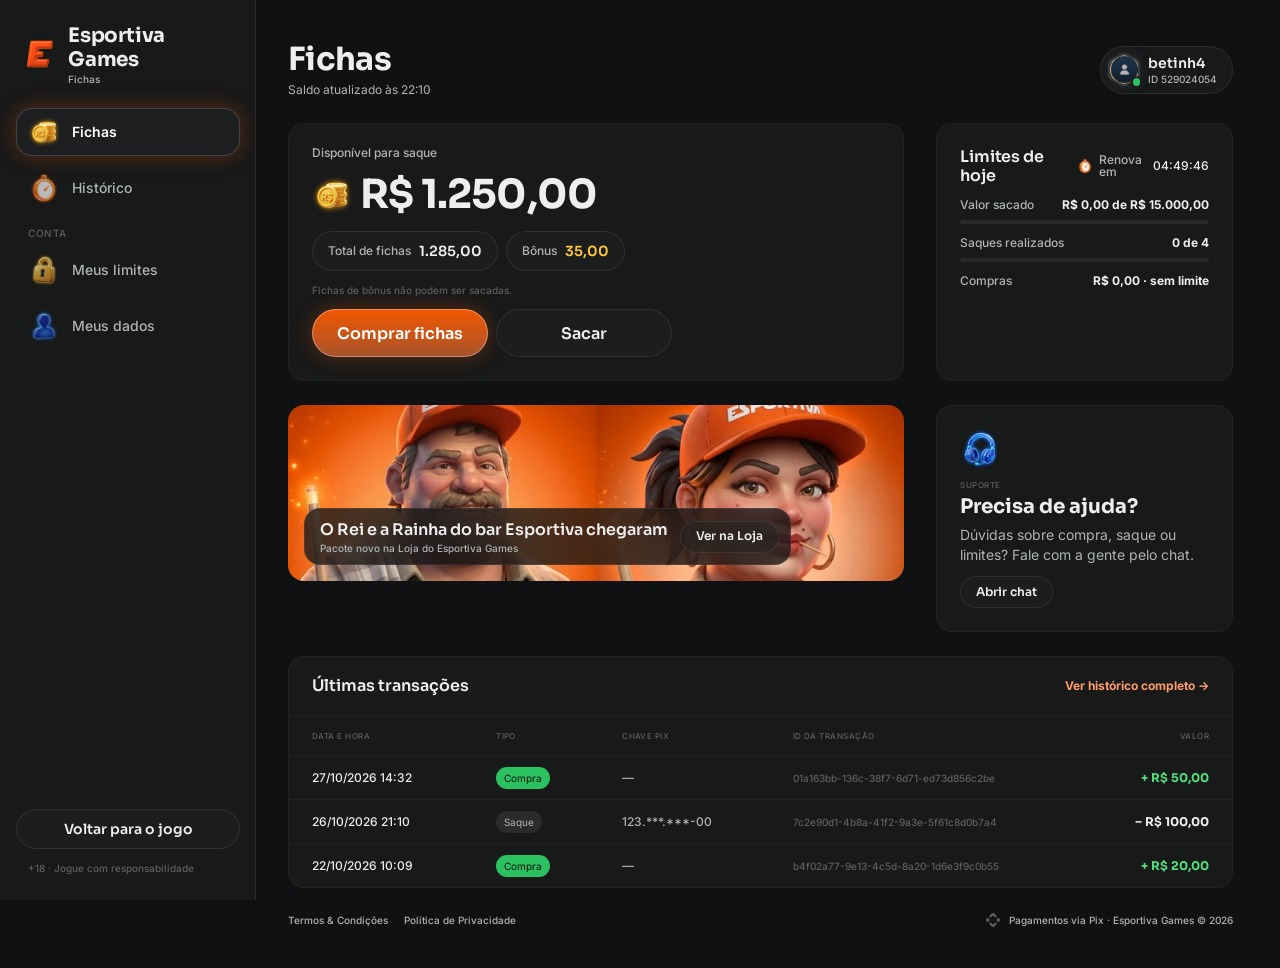
==== commit c1f9ae6b: "Header: saldo com dropdown (Saldo total, geral, Bônus, Bônus Fidelidade, livre pra saque, Sacar | Co" ====
--- a/fichas/index.html
+++ b/fichas/index.html
@@ -10,9 +10,9 @@
 <link rel="preconnect" href="https://fonts.googleapis.com">
 <link rel="preconnect" href="https://fonts.gstatic.com" crossorigin>
 <link rel="stylesheet" href="https://fonts.googleapis.com/css2?family=Inter:wght@400;500;600;700&family=Sora:wght@600;700;800&display=swap">
-<link rel="stylesheet" href="../css/tokens.css?v=20261027h">
-<link rel="stylesheet" href="../css/ui.css?v=20261027h">
-<link rel="stylesheet" href="fichas.css?v=20261027h">
+<link rel="stylesheet" href="../css/tokens.css?v=20261117d">
+<link rel="stylesheet" href="../css/ui.css?v=20261117d">
+<link rel="stylesheet" href="fichas.css?v=20261117d">
 </head>
 <body>
 <svg width="0" height="0" style="position:absolute" aria-hidden="true">
@@ -35,6 +35,6 @@
 <div class="veil" id="veil" hidden><section class="drawer" id="drawer" role="dialog" aria-modal="true"></section></div>
 <div class="toast" id="toast"><span class="hint-pill" id="toastTxt"></span></div>
 
-<script src="fichas.js?v=20261027h"></script>
+<script src="fichas.js?v=20261117d"></script>
 </body>
 </html>
--- a/css/tokens.css
+++ b/css/tokens.css
@@ -32,7 +32,7 @@
   /* games */
   --game-truco:#e5484d; --game-paulista:#3b74f5; --game-cacheta:#8752f2; --game-tranca:#2cc160; --game-buraco:#1f9a4a;
   --game-poker:#0fa968; --game-sinuca:#2fa35a; --game-todos:#ff6500; --game-domino:#14b8a6; --game-dama:#f76b15; --game-xadrez:#5b6cff;
-  --game-paulista-tint:#3b74f53d; --game-truco-tint:#e5484d3d; --game-cacheta-tint:#8752f23d; --game-buraco-tint:#1f9a4a3d;
+  --game-paulista-tint:#3b74f53d; --game-truco-tint:#e5484d3d; --game-cacheta-tint:#8752f23d; --game-buraco-tint:#1f9a4a3d; --game-poker-tint:#0fa9683d; --game-sinuca-tint:#2fa35a3d;
   /* crew */
   --crew-engenheiro:#4fb3ff; --crew-comandante:#f5c542; --crew-piloto:#ff5a36; --crew-navegador:#e86bff; --crew-explorador:#4dffb8;
   --crew-bar:#ff9f43; --crew-reis:#34d399; --crew-nobru:#3d8bff; --crew-inhui:#ff4fb0;
@@ -40,6 +40,7 @@
   --stake-padrao-top:#6c3015; --stake-padrao-bottom:#361b0f; --stake-iniciante-top:#1f9a4a; --stake-iniciante-bottom:#1f502c;
   --table-card-top:#1f5a4a; --table-card-bottom:#0f2e2a; --table-stake:#ffc841;
   --plus-bg:#52de7e; --plus-icon:#101112;
+  --btn-success-top:#52de7e; --btn-success-bg:#1f9a4a; /* DS button-glass ☰ Type=Success (Comprar) */
   /* cards */
   --card-face:#ffffff; --card-border:#9ea2a4; --suit-red:#c72c3d; --suit-black:#141922; --back-top:#844023; --back-bottom:#4d1901;
   /* seat timer */
--- a/css/ui.css
+++ b/css/ui.css
@@ -8,6 +8,7 @@
 [role="button"]{cursor:pointer;-webkit-tap-highlight-color:transparent;-webkit-user-select:none;user-select:none;outline:0}
 input{font:inherit;color:inherit;border:0;background:none;outline:0;padding:0;margin:0;min-width:0}
 img,video{display:block;max-width:100%;user-select:none;-webkit-user-drag:none}
+video::-webkit-media-controls,video::-webkit-media-controls-start-playback-button,video::-webkit-media-controls-overlay-play-button{display:none!important;-webkit-appearance:none} /* sem botão de play: os vídeos são fundo */
 svg{display:block}
 [hidden]{display:none!important}
 .ic{flex:none;object-fit:contain;pointer-events:none}
@@ -50,6 +51,45 @@
 .cpill.bonus .t b{color:var(--text-prize)}
 .cpill .plus{width:20px;height:20px;border-radius:10px;background:var(--plus-bg);display:grid;place-items:center;flex:none}
 .cpill .plus svg{width:12px;height:12px;fill:var(--plus-icon)}
+/* saldo com seta: abre o dropdown (DS header-game ◉ Expanded) */
+.cpill .chev{width:20px;height:20px;display:grid;place-items:center;flex:none}
+.cpill .chev svg{width:10px;height:10px;fill:var(--text-muted);transform:rotate(90deg);transition:transform .2s}
+.cpill.open{box-shadow:inset 0 0 0 1px var(--border-strong)} .cpill.open .chev svg{transform:rotate(-90deg)}
+.hdr .hbuy{flex:1;min-width:0}
+/* dropdown do saldo (DS balance-panel) · celular: preso embaixo do header */
+.baldrop{position:absolute;left:0;right:0;top:64px;bottom:0;z-index:45;background:var(--bga-default-75);animation:fade .15s both}
+.balp{display:flex;flex-direction:column;gap:16px;max-height:100%;overflow:auto;padding:16px 16px 24px;background:var(--bg-subtle);border-radius:0 0 24px 24px;box-shadow:inset 0 -1px 0 var(--hl-subtle),0 16px 40px rgba(0,0,0,.4);animation:balIn .22s cubic-bezier(.2,.8,.2,1) both}
+@keyframes balIn{from{transform:translateY(-12px);opacity:0}}
+.balp .top{display:flex;justify-content:space-between;align-items:flex-start}
+.balp .top small{font:500 12px/1.2 var(--f-ui);color:var(--text-muted)}
+.balp .tv{display:flex;align-items:center;gap:8px;margin-top:4px}
+.balp .tv b{font:700 32px/1.2 var(--f-display);letter-spacing:-.02em;font-variant-numeric:tabular-nums}
+.balp .eye,.balp .x{display:grid;place-items:center;width:28px;height:28px}
+.balp .eye svg{width:20px;height:20px;fill:var(--text-muted)}
+.balp .x svg{width:12px;height:12px;fill:var(--text-muted);transform:rotate(-90deg)}
+.balp .rows{display:flex;flex-direction:column;gap:12px}
+.balp .kv{display:flex;justify-content:space-between;gap:12px;font:400 14px/1.4 var(--f-ui);color:var(--text-muted)}
+.balp .kv b{font-weight:400;color:var(--text-default);font-variant-numeric:tabular-nums;text-align:right}
+.balp hr{border:0;height:1px;background:var(--border-muted);margin:0}
+.balp .acts{display:flex;gap:12px} .balp .acts .btn{flex:1}
+/* Bônus Fidelidade (DS _loyalty-bonus): Resgatar quando tem valor · Juntando com a seta que abre as regras */
+.fid{display:flex;flex-direction:column;gap:12px;padding:8px 12px 8px 8px;border-radius:24px;background:var(--bga-strong-50);box-shadow:inset 0 0 0 1px var(--border-muted)}
+.fid.ready{flex-direction:row;align-items:center;gap:8px}
+.fid .ic{width:28px;height:28px;flex:none}
+.fid .t{flex:1;min-width:0;display:flex;flex-direction:column;gap:2px;text-align:left}
+.fid .t b{font:400 14px/1.3 var(--f-ui);color:var(--text-default)}
+.fid .t small{font:500 10px/1.2 var(--f-ui);color:var(--text-muted)}
+.fid .v{font:400 14px/1 var(--f-ui);font-variant-numeric:tabular-nums}
+.fid .row{display:flex;align-items:center;gap:8px;width:100%}
+.fid .chev{width:20px;height:20px;display:grid;place-items:center;flex:none}
+.fid .chev svg{width:10px;height:10px;fill:var(--text-muted);transform:rotate(90deg);transition:transform .2s}
+.fid.open{border-radius:16px;padding:8px 12px 12px 8px} .fid.open .chev svg{transform:rotate(-90deg)}
+.fid .more{display:flex;flex-direction:column;gap:12px}
+.fid .wk{display:flex;flex-direction:column;gap:4px;padding:12px;border-radius:12px;background:var(--bga-default-50);box-shadow:inset 0 0 0 1px var(--border-muted)}
+.fid .wk small{font:500 12px/1.2 var(--f-ui);color:var(--text-muted)}
+.fid .wk b{font:700 20px/1.2 var(--f-display);color:var(--text-prize);font-variant-numeric:tabular-nums}
+.fid p{margin:0;font:400 12px/1.5 var(--f-ui);color:var(--text-muted)}
+.fid .kv{font-size:12px}
 .hbell{position:relative;width:36px;height:36px;border-radius:18px;background:var(--bga-strong-50);box-shadow:inset 0 0 0 1px var(--border-muted);display:grid;place-items:center;flex:none}
 .hbell .ic{width:28px;height:28px}
 .hbell i{position:absolute;left:28px;top:0;width:8px;height:8px;border-radius:50%;background:var(--notification-error)}
@@ -122,6 +162,7 @@
 .btn.m44{height:44px;border-radius:22px}
 .btn.pri{background:linear-gradient(180deg,var(--btn-primary-top),var(--btn-primary-bg));box-shadow:inset 0 0 0 1px var(--hl),0 0 20px var(--glow-info);color:var(--btn-primary-text)}
 .btn.sec{background:var(--bga-strong-50);box-shadow:inset 0 0 0 1px var(--border-muted);color:var(--text-default)}
+.btn.ok{background:linear-gradient(180deg,var(--btn-success-top),var(--btn-success-bg));box-shadow:inset 0 0 0 1px var(--hl),0 0 20px var(--glow-success);color:#fff}
 .btn:disabled,.btn.dis{background:var(--btn-disabled-bg);box-shadow:none;color:var(--btn-disabled-text);pointer-events:none}
 .btn.danger-txt{background:none;box-shadow:none;color:var(--text-error);font:500 14px/1 var(--f-ui)}
 .btn.fill{flex:1;min-width:0}
@@ -136,9 +177,9 @@
 .bicon.s28{width:28px;height:28px;border-radius:14px}.bicon.s28 svg{width:16px;height:16px}
 
 /* ---------- tag ---------- */
-.tag{display:inline-flex;align-items:center;gap:4px;padding:2px 8px;border-radius:999px;font:600 12px/14px var(--f-display);white-space:nowrap;flex:none}
+.tag{display:inline-flex;align-items:center;gap:4px;padding:2px 8px;border-radius:999px;font:400 12px/18px var(--f-ui);white-space:nowrap;flex:none}
 .tag.neutral{background:#ffffff14;color:var(--text-muted)}
-.tag.gold{background:#ff9c6d29;color:var(--text-brand);box-shadow:inset 0 0 0 1px #ffdbc98c}
+.tag.gold{padding:3px 8px;background:#ff9c6d29;color:#fff;box-shadow:inset 0 0 0 1px #ffdbc98c}
 .tag.success{background:var(--sys-success);color:var(--bg-default)}
 .tag.danger{background:var(--sys-error);color:var(--text-default)}
 .tag.info{background:var(--sys-info);color:var(--text-default)}
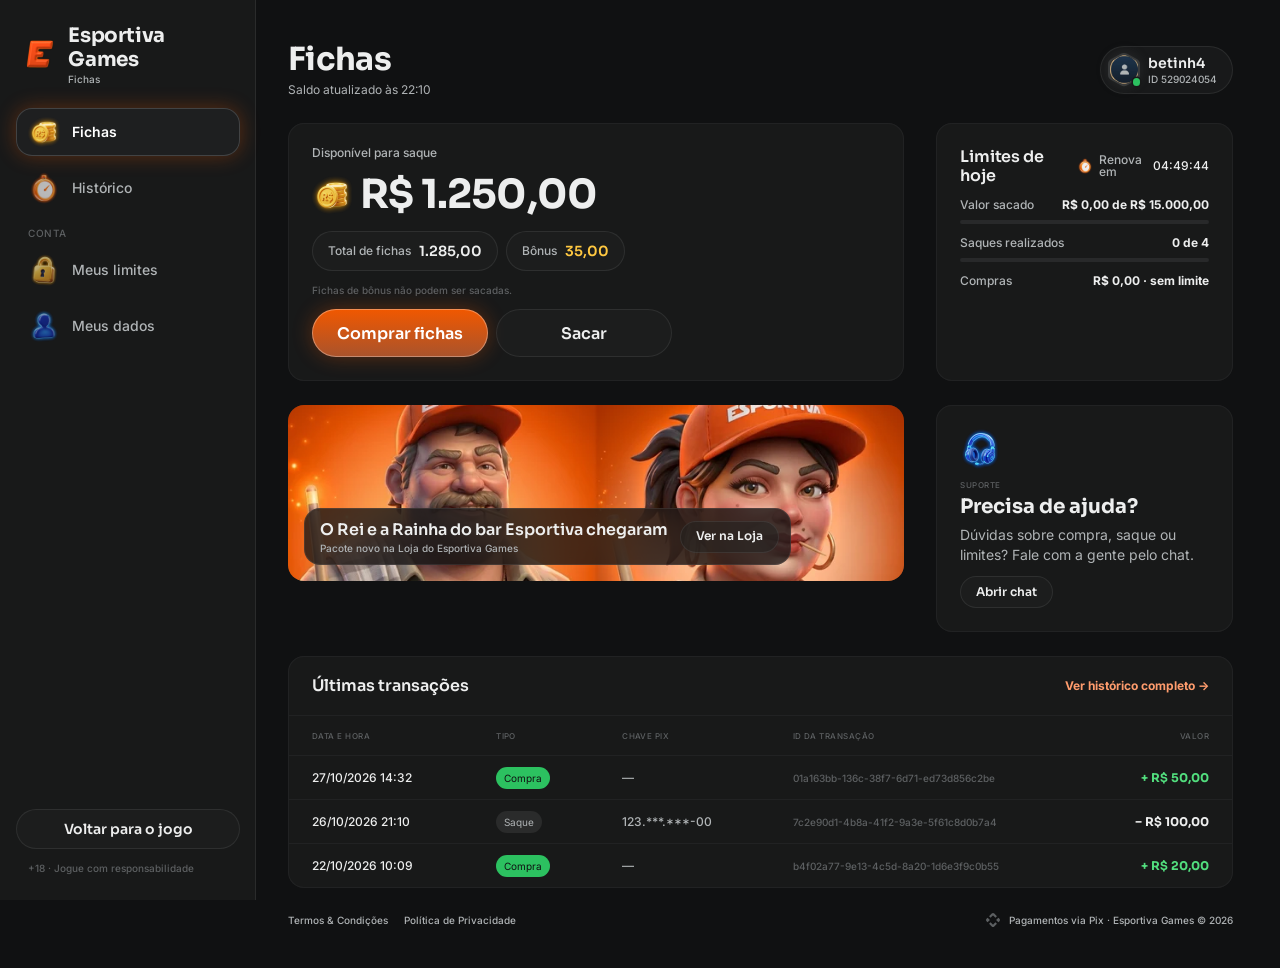
==== commit fc6cd0ea: "Loja como na produção + promoção: pacotes a R$ 9,90 com as famílias da página Skins, pacote da marca" ====
--- a/fichas/index.html
+++ b/fichas/index.html
@@ -10,9 +10,9 @@
 <link rel="preconnect" href="https://fonts.googleapis.com">
 <link rel="preconnect" href="https://fonts.gstatic.com" crossorigin>
 <link rel="stylesheet" href="https://fonts.googleapis.com/css2?family=Inter:wght@400;500;600;700&family=Sora:wght@600;700;800&display=swap">
-<link rel="stylesheet" href="../css/tokens.css?v=20261117d">
-<link rel="stylesheet" href="../css/ui.css?v=20261117d">
-<link rel="stylesheet" href="fichas.css?v=20261117d">
+<link rel="stylesheet" href="../css/tokens.css?v=20261119a">
+<link rel="stylesheet" href="../css/ui.css?v=20261119a">
+<link rel="stylesheet" href="fichas.css?v=20261119a">
 </head>
 <body>
 <svg width="0" height="0" style="position:absolute" aria-hidden="true">
@@ -35,6 +35,6 @@
 <div class="veil" id="veil" hidden><section class="drawer" id="drawer" role="dialog" aria-modal="true"></section></div>
 <div class="toast" id="toast"><span class="hint-pill" id="toastTxt"></span></div>
 
-<script src="fichas.js?v=20261117d"></script>
+<script src="fichas.js?v=20261119a"></script>
 </body>
 </html>
--- a/css/tokens.css
+++ b/css/tokens.css
@@ -36,6 +36,8 @@
   /* crew */
   --crew-engenheiro:#4fb3ff; --crew-comandante:#f5c542; --crew-piloto:#ff5a36; --crew-navegador:#e86bff; --crew-explorador:#4dffb8;
   --crew-bar:#ff9f43; --crew-reis:#34d399; --crew-nobru:#3d8bff; --crew-inhui:#ff4fb0;
+  /* famílias da página Skins (mesma cor da chamada do Truco) */
+  --crew-laje:#ff7f50; --crew-portaria:#3ddc84; --crew-live:#b45cff; --crew-feira:#ffa62b; --crew-navalha:#ff4fb0; --crew-varzea:#5be37d; --crew-oficina:#3db8ff; --crew-posto:#ff3b4a; --crew-fliper:#a45cff; --crew-grau:#4fa3ff; --crew-palpite:#f2b233;
   /* stake / table */
   --stake-padrao-top:#6c3015; --stake-padrao-bottom:#361b0f; --stake-iniciante-top:#1f9a4a; --stake-iniciante-bottom:#1f502c;
   --table-card-top:#1f5a4a; --table-card-bottom:#0f2e2a; --table-stake:#ffc841;
--- a/css/ui.css
+++ b/css/ui.css
@@ -60,10 +60,9 @@
 .baldrop{position:absolute;left:0;right:0;top:64px;bottom:0;z-index:45;background:var(--bga-default-75);animation:fade .15s both}
 .balp{display:flex;flex-direction:column;gap:16px;max-height:100%;overflow:auto;padding:16px 16px 24px;background:var(--bg-subtle);border-radius:0 0 24px 24px;box-shadow:inset 0 -1px 0 var(--hl-subtle),0 16px 40px rgba(0,0,0,.4);animation:balIn .22s cubic-bezier(.2,.8,.2,1) both}
 @keyframes balIn{from{transform:translateY(-12px);opacity:0}}
-.balp .top{display:flex;justify-content:space-between;align-items:flex-start}
+.balp .top{display:flex;justify-content:space-between;align-items:center}
 .balp .top small{font:500 12px/1.2 var(--f-ui);color:var(--text-muted)}
-.balp .tv{display:flex;align-items:center;gap:8px;margin-top:4px}
-.balp .tv b{font:700 32px/1.2 var(--f-display);letter-spacing:-.02em;font-variant-numeric:tabular-nums}
+.balp .tv{display:flex;align-items:center;gap:4px}
 .balp .eye,.balp .x{display:grid;place-items:center;width:28px;height:28px}
 .balp .eye svg{width:20px;height:20px;fill:var(--text-muted)}
 .balp .x svg{width:12px;height:12px;fill:var(--text-muted);transform:rotate(-90deg)}
